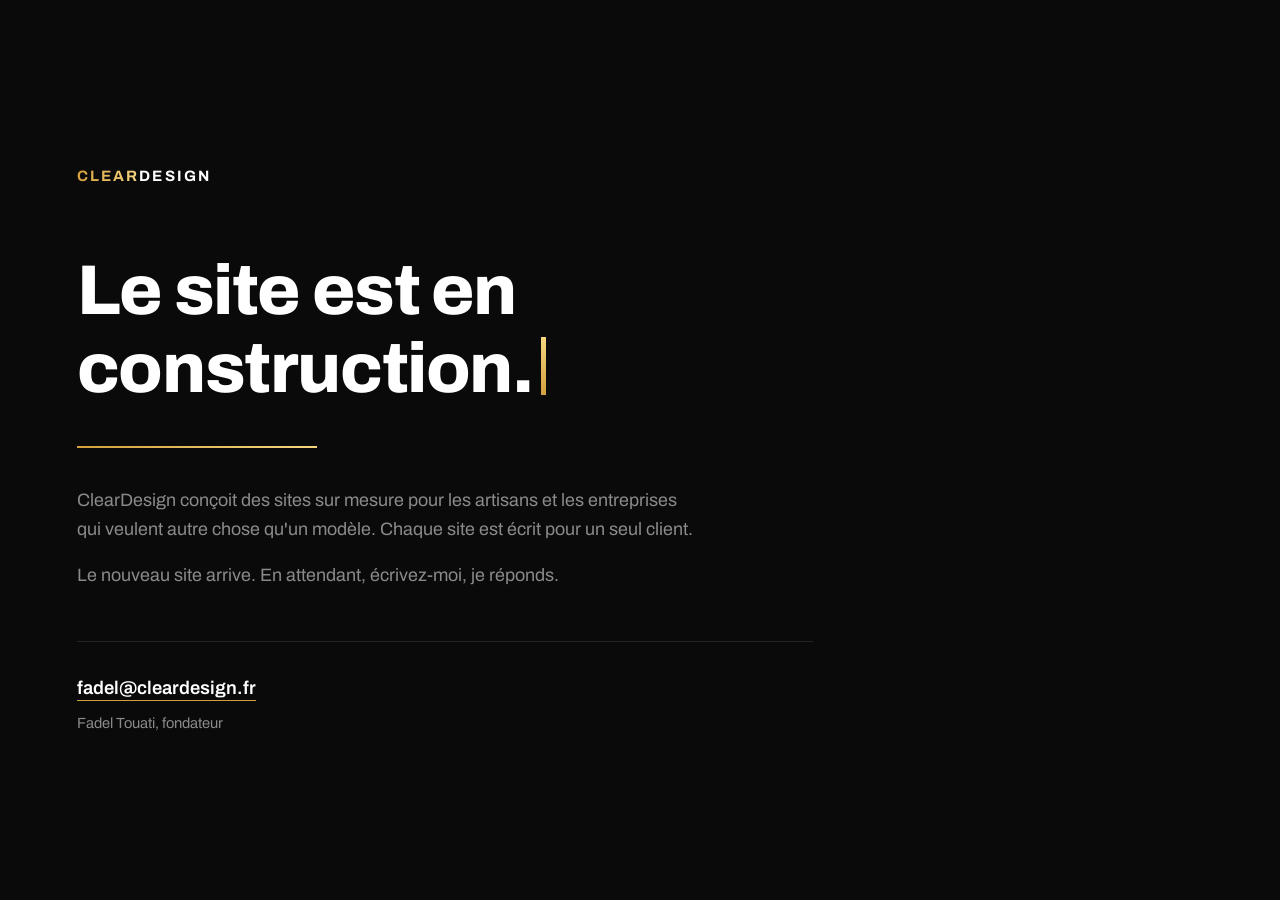
==== index.html @ c981c9bd "Page d'attente sur cleardesign.fr Le domaine porte desormais chaque lien de prospection : un artisan" ====
<!doctype html>
<html lang="fr">
<head>
<meta charset="utf-8">
<meta name="viewport" content="width=device-width,initial-scale=1">
<title>ClearDesign — le site est en construction</title>
<meta name="description" content="ClearDesign conçoit des sites sur mesure pour les artisans et les entreprises. Le nouveau site arrive.">
<!-- Page d'attente : elle ne doit pas etre indexee comme la page d'accueil de l'agence. -->
<meta name="robots" content="noindex,follow">
<link rel="preconnect" href="https://fonts.googleapis.com">
<link rel="preconnect" href="https://fonts.gstatic.com" crossorigin>
<link href="https://fonts.googleapis.com/css2?family=Archivo:wdth,wght@75..125,400..800&display=swap" rel="stylesheet">
<style>
/* ─────────────────────────────────────────────────────────────
   ClearDesign — page d'attente, 30/07/2026.
   Charte respectee a la lettre (05_DESIGN/DESIGN_SYSTEM/COLORS) :
   1 dominante (noir profond) + 1 accent (l'or, rare, jamais en aplat) + 3 neutres.
   Typographie : 1 police, titres a -0.02em / 1.1, corps a 1.6 sur 60-75 caracteres.
   Composition alignee a gauche : la charte interdit le texte centre sur toute une page.

   Trois mouvements, trois intentions nommees, aucun de plus :
     1. le trait d'or se TRACE      -> le chantier est en cours, on montre au lieu de dire
     2. le curseur CLIGNOTE          -> quelque chose s'ecrit encore
     3. le texte secondaire MONTE    -> entree, une seule fois
   Uniquement transform et opacity (loi transverse n°5). Le titre, element LCP,
   n'a AUCUNE animation d'opacite (LOI-016 : payee sur la demo Hodel).
   ───────────────────────────────────────────────────────────── */
:root{
  --noir:#0A0A0A;
  --or1:#D4A03C;
  --or2:#F5D680;
  --blanc:#FFFFFF;
  --gris:#8A8A8A;
  --ligne:#242424;
}
*{margin:0;padding:0;box-sizing:border-box}
html{-webkit-text-size-adjust:100%}
body{
  background:var(--noir);
  color:var(--blanc);
  font-family:'Archivo',-apple-system,BlinkMacSystemFont,'Segoe UI',Helvetica,Arial,sans-serif;
  line-height:1.6;
  -webkit-font-smoothing:antialiased;
  min-height:100vh;
  display:flex;
  align-items:center;
  padding:clamp(1.6rem,6vw,6rem);
  overflow-x:hidden;
}
.bloc{width:100%;max-width:46rem}

/* ── marque ──
   color et animation poses EXPLICITEMENT : .marque est un <p>, donc la regle
   generique p{color:var(--gris)} plus bas la teignait en gris. Corrige le 30/07
   apres controle du rendu (le mot « Design » sortait en #8A8A8A au lieu du blanc).
   Elle reste immobile : c'est l'identite, elle est la des la premiere image. */
.marque{
  color:var(--blanc);
  animation:none;
  max-width:none;
  font-size:.94rem;
  font-weight:700;
  letter-spacing:.14em;
  text-transform:uppercase;
  margin-bottom:clamp(2.4rem,7vw,4rem);
}
.marque .clair{
  background:linear-gradient(100deg,var(--or1),var(--or2));
  -webkit-background-clip:text;
  background-clip:text;
  -webkit-text-fill-color:transparent;
  color:var(--or2);
}

/* ── titre : element LCP, peint immediatement, jamais d'opacite animee ── */
h1{
  font-size:clamp(2.1rem,7.2vw,4.4rem);
  font-weight:800;
  line-height:1.1;
  letter-spacing:-.02em;
  max-width:14ch;
}
h1 .curseur{
  display:inline-block;
  width:.07em;
  height:.82em;
  margin-left:.12em;
  vertical-align:-.04em;
  background:linear-gradient(180deg,var(--or2),var(--or1));
  animation:clignote 1.15s steps(1,end) infinite;
}
@keyframes clignote{0%,45%{opacity:1}46%,100%{opacity:0}}

/* ── le trait qui se trace : le geste du chantier ── */
.trait{
  height:2px;
  width:min(15rem,60%);
  margin:clamp(1.7rem,4vw,2.4rem) 0 clamp(1.7rem,4vw,2.4rem);
  background:linear-gradient(90deg,var(--or1),var(--or2));
  transform-origin:left center;
  animation:trace 1.15s cubic-bezier(.22,.61,.36,1) both;
}
@keyframes trace{from{transform:scaleX(0)}to{transform:scaleX(1)}}

/* ── texte : 1.6 d'interligne, 60-75 caracteres ── */
p{
  color:var(--gris);
  font-size:clamp(1rem,2.3vw,1.12rem);
  max-width:62ch;
  animation:monte .85s cubic-bezier(.22,.61,.36,1) both;
  animation-delay:.5s;
}
p + p{margin-top:1.1rem;animation-delay:.62s}
@keyframes monte{from{opacity:0;transform:translateY(12px)}to{opacity:1;transform:translateY(0)}}

/* ── contact ── */
.contact{
  margin-top:clamp(2.2rem,6vw,3.2rem);
  padding-top:clamp(1.4rem,4vw,2rem);
  border-top:1px solid var(--ligne);
  animation:monte .85s cubic-bezier(.22,.61,.36,1) both;
  animation-delay:.74s;
}
.contact a{
  color:var(--blanc);
  text-decoration:none;
  font-weight:600;
  font-size:clamp(1rem,2.4vw,1.15rem);
  border-bottom:1px solid var(--or1);
  padding-bottom:2px;
  transition:color .25s;
}
.contact a:hover,.contact a:focus-visible{color:var(--or2)}
.contact span{display:block;color:var(--gris);font-size:.92rem;margin-top:.55rem}

/* ── accessibilite : on coupe tout mouvement si la machine le demande ── */
@media (prefers-reduced-motion:reduce){
  .trait,p,.contact,h1 .curseur{animation:none}
  .trait{transform:scaleX(1)}
  p,.contact{opacity:1;transform:none}
}
</style>
</head>
<body>
  <main class="bloc">
    <p class="marque"><span class="clair">Clear</span>Design</p>

    <h1>Le site est en construction.<span class="curseur" aria-hidden="true"></span></h1>

    <div class="trait" aria-hidden="true"></div>

    <p>ClearDesign conçoit des sites sur mesure pour les artisans et les entreprises
    qui veulent autre chose qu'un modèle. Chaque site est écrit pour un seul client.</p>

    <p>Le nouveau site arrive. En attendant, écrivez-moi, je réponds.</p>

    <div class="contact">
      <a href="mailto:fadel@cleardesign.fr">fadel@cleardesign.fr</a>
      <span>Fadel Touati, fondateur</span>
    </div>
  </main>
</body>
</html>
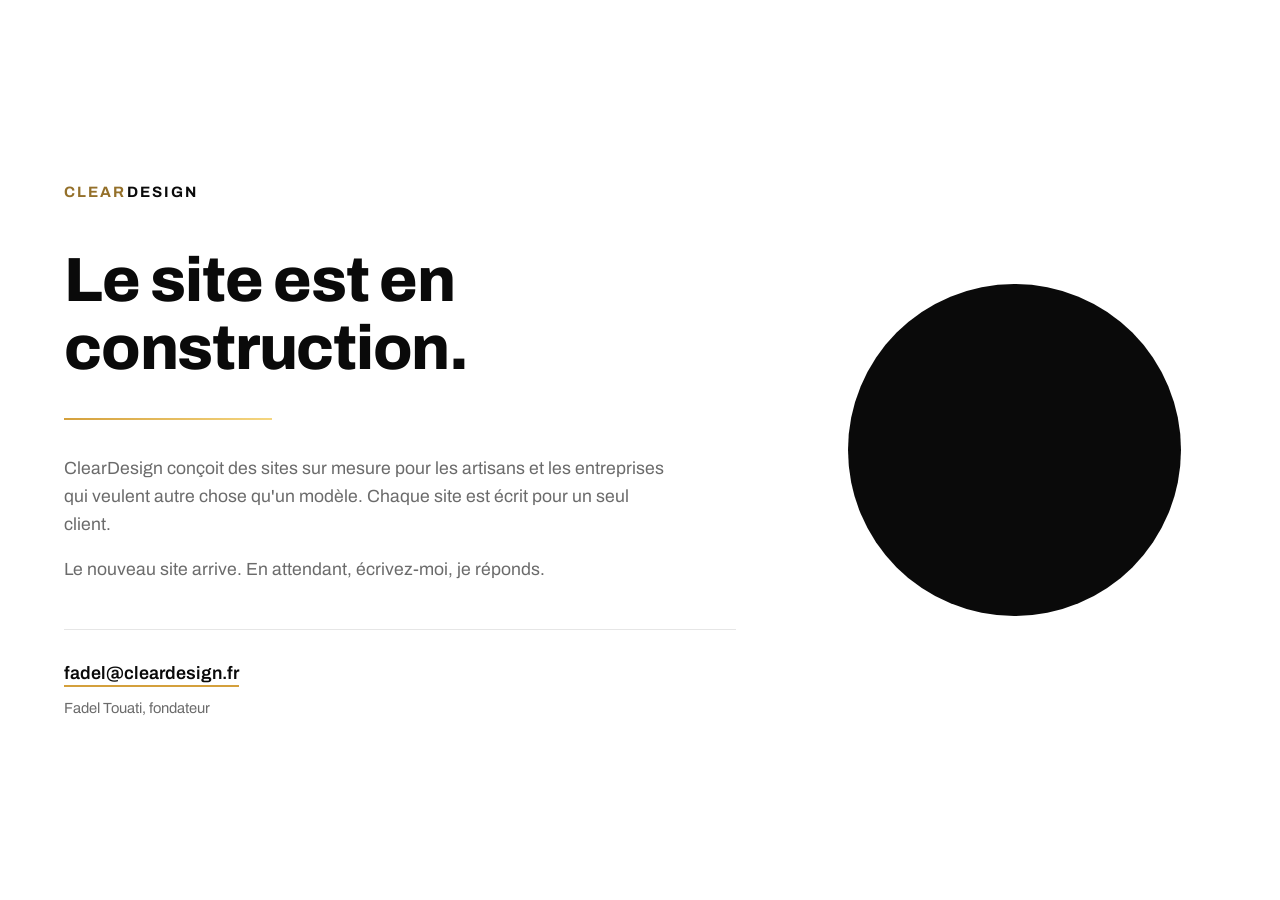
==== commit 12dd7da0: "Page d'attente : nouvelle hierarchie blanc / dore / noir, avec le monogramme en rotation Decision de" ====
--- a/index.html
+++ b/index.html
@@ -12,152 +12,224 @@
 <link href="https://fonts.googleapis.com/css2?family=Archivo:wdth,wght@75..125,400..800&display=swap" rel="stylesheet">
 <style>
 /* ─────────────────────────────────────────────────────────────
-   ClearDesign — page d'attente, 30/07/2026.
-   Charte respectee a la lettre (05_DESIGN/DESIGN_SYSTEM/COLORS) :
-   1 dominante (noir profond) + 1 accent (l'or, rare, jamais en aplat) + 3 neutres.
-   Typographie : 1 police, titres a -0.02em / 1.1, corps a 1.6 sur 60-75 caracteres.
+   ClearDesign — page d'attente. 30/07/2026, apres la decision de Fadel :
+   BLANC primaire · DORE secondaire · NOIR tertiaire.
+
+   La hierarchie se lit dans la composition, pas seulement dans les valeurs :
+   la page est blanche (primaire), l'or n'apparait que sur la marque et le
+   monogramme (secondaire), le noir ne sert qu'a une seule surface, le disque
+   qui porte le monogramme (tertiaire).
+
+   Contrastes MESURES sur fond blanc, pas supposes (charte : 4,5:1 minimum) :
+     noir #0A0A0A ........ 19,80:1   titre
+     gris #6B6B6B ......... 5,33:1   corps
+     or profond #94702A ... 4,56:1   le seul or lisible en texte
+     or de marque #D4A03C . 2,36:1   INSUFFISANT en texte -> decoratif uniquement
+
    Composition alignee a gauche : la charte interdit le texte centre sur toute une page.
 
-   Trois mouvements, trois intentions nommees, aucun de plus :
-     1. le trait d'or se TRACE      -> le chantier est en cours, on montre au lieu de dire
-     2. le curseur CLIGNOTE          -> quelque chose s'ecrit encore
-     3. le texte secondaire MONTE    -> entree, une seule fois
-   Uniquement transform et opacity (loi transverse n°5). Le titre, element LCP,
-   n'a AUCUNE animation d'opacite (LOI-016 : payee sur la demo Hodel).
+   Mouvements, chacun avec son intention, aucun de plus :
+     1. le monogramme TOURNE      -> la marque est vivante, presente (rendu 3D maison)
+     2. le trait d'or se TRACE    -> le chantier est en cours, on montre au lieu de dire
+     3. le texte MONTE            -> entree, une seule fois
+   Pas de curseur clignotant en plus : il dirait la meme chose que le trait, et
+   deux mecanismes pour une meme sensation, le second dilue (LOI-009).
+   Le titre, element LCP, n'a aucune animation d'opacite (LOI-016).
    ───────────────────────────────────────────────────────────── */
 :root{
-  --noir:#0A0A0A;
-  --or1:#D4A03C;
-  --or2:#F5D680;
-  --blanc:#FFFFFF;
-  --gris:#8A8A8A;
-  --ligne:#242424;
+  --blanc:#FFFFFF;        /* primaire */
+  --or:#D4A03C;           /* secondaire */
+  --or-clair:#F5D680;
+  --or-texte:#94702A;     /* le seul or lisible sur blanc */
+  --noir:#0A0A0A;         /* tertiaire */
+  --gris:#6B6B6B;
+  --ligne:#E6E6E6;
 }
 *{margin:0;padding:0;box-sizing:border-box}
 html{-webkit-text-size-adjust:100%}
 body{
-  background:var(--noir);
-  color:var(--blanc);
+  background:var(--blanc);
+  color:var(--noir);
   font-family:'Archivo',-apple-system,BlinkMacSystemFont,'Segoe UI',Helvetica,Arial,sans-serif;
   line-height:1.6;
   -webkit-font-smoothing:antialiased;
   min-height:100vh;
   display:flex;
   align-items:center;
-  padding:clamp(1.6rem,6vw,6rem);
+  padding:clamp(1.6rem,5vw,5rem);
   overflow-x:hidden;
 }
-.bloc{width:100%;max-width:46rem}
-
-/* ── marque ──
-   color et animation poses EXPLICITEMENT : .marque est un <p>, donc la regle
-   generique p{color:var(--gris)} plus bas la teignait en gris. Corrige le 30/07
-   apres controle du rendu (le mot « Design » sortait en #8A8A8A au lieu du blanc).
-   Elle reste immobile : c'est l'identite, elle est la des la premiere image. */
+.page{
+  width:100%;
+  max-width:72rem;
+  margin:0 auto;
+  display:grid;
+  gap:clamp(2.4rem,6vw,5rem);
+  grid-template-columns:1fr;
+  align-items:center;
+}
+@media(min-width:900px){
+  .page{grid-template-columns:1.25fr .75fr}
+}
+
+/* ── le monogramme : seule surface noire de la page (tertiaire) ── */
+.marque-3d{
+  position:relative;
+  width:min(19rem,64vw);
+  aspect-ratio:1;
+  border-radius:50%;
+  overflow:hidden;
+  background:var(--noir);
+  justify-self:start;
+  order:-1;
+}
+@media(min-width:900px){.marque-3d{order:0;justify-self:center;width:min(21rem,26vw)}}
+.marque-3d video{
+  width:100%;height:100%;
+  object-fit:cover;
+  display:block;
+  transform:scale(1.02);   /* mange le liseré du rendu, sans recadrer le sujet */
+}
+/* repli si la video ne demarre pas (economie de donnees, navigateur ancien) :
+   le disque noir reste, avec le monogramme en toutes lettres. */
+.marque-3d .repli{
+  position:absolute;inset:0;
+  display:grid;place-items:center;
+  color:var(--or);
+  font-size:3.2rem;font-weight:800;letter-spacing:.02em;
+  z-index:-1;
+}
+
+/* ── texte ── */
 .marque{
-  color:var(--blanc);
+  color:var(--noir);
   animation:none;
   max-width:none;
   font-size:.94rem;
   font-weight:700;
   letter-spacing:.14em;
   text-transform:uppercase;
-  margin-bottom:clamp(2.4rem,7vw,4rem);
-}
-.marque .clair{
-  background:linear-gradient(100deg,var(--or1),var(--or2));
-  -webkit-background-clip:text;
-  background-clip:text;
-  -webkit-text-fill-color:transparent;
-  color:var(--or2);
-}
-
-/* ── titre : element LCP, peint immediatement, jamais d'opacite animee ── */
+  margin-bottom:clamp(1.8rem,5vw,2.6rem);
+}
+.marque .clair{color:var(--or-texte)}
+
+/* titre : element LCP, peint immediatement, jamais d'opacite animee */
 h1{
-  font-size:clamp(2.1rem,7.2vw,4.4rem);
+  font-size:clamp(2rem,6vw,3.9rem);
   font-weight:800;
   line-height:1.1;
   letter-spacing:-.02em;
-  max-width:14ch;
-}
-h1 .curseur{
-  display:inline-block;
-  width:.07em;
-  height:.82em;
-  margin-left:.12em;
-  vertical-align:-.04em;
-  background:linear-gradient(180deg,var(--or2),var(--or1));
-  animation:clignote 1.15s steps(1,end) infinite;
-}
-@keyframes clignote{0%,45%{opacity:1}46%,100%{opacity:0}}
-
-/* ── le trait qui se trace : le geste du chantier ── */
+  max-width:15ch;
+}
+
+/* le trait qui se trace : le geste du chantier */
 .trait{
   height:2px;
-  width:min(15rem,60%);
-  margin:clamp(1.7rem,4vw,2.4rem) 0 clamp(1.7rem,4vw,2.4rem);
-  background:linear-gradient(90deg,var(--or1),var(--or2));
+  width:min(13rem,55%);
+  margin:clamp(1.5rem,3.5vw,2.2rem) 0;
+  background:linear-gradient(90deg,var(--or),var(--or-clair));
   transform-origin:left center;
   animation:trace 1.15s cubic-bezier(.22,.61,.36,1) both;
 }
 @keyframes trace{from{transform:scaleX(0)}to{transform:scaleX(1)}}
 
-/* ── texte : 1.6 d'interligne, 60-75 caracteres ── */
 p{
   color:var(--gris);
-  font-size:clamp(1rem,2.3vw,1.12rem);
-  max-width:62ch;
+  font-size:clamp(1rem,2.2vw,1.1rem);
+  max-width:60ch;
   animation:monte .85s cubic-bezier(.22,.61,.36,1) both;
-  animation-delay:.5s;
-}
-p + p{margin-top:1.1rem;animation-delay:.62s}
+  animation-delay:.42s;
+}
+p + p{margin-top:1.05rem;animation-delay:.54s}
 @keyframes monte{from{opacity:0;transform:translateY(12px)}to{opacity:1;transform:translateY(0)}}
 
-/* ── contact ── */
 .contact{
-  margin-top:clamp(2.2rem,6vw,3.2rem);
-  padding-top:clamp(1.4rem,4vw,2rem);
+  margin-top:clamp(2rem,5vw,2.8rem);
+  padding-top:clamp(1.3rem,3.5vw,1.8rem);
   border-top:1px solid var(--ligne);
   animation:monte .85s cubic-bezier(.22,.61,.36,1) both;
-  animation-delay:.74s;
+  animation-delay:.66s;
 }
 .contact a{
-  color:var(--blanc);
+  color:var(--noir);
   text-decoration:none;
   font-weight:600;
-  font-size:clamp(1rem,2.4vw,1.15rem);
-  border-bottom:1px solid var(--or1);
+  font-size:clamp(1rem,2.3vw,1.12rem);
+  border-bottom:2px solid var(--or);
   padding-bottom:2px;
-  transition:color .25s;
-}
-.contact a:hover,.contact a:focus-visible{color:var(--or2)}
+  transition:color .25s,border-color .25s;
+}
+.contact a:hover,.contact a:focus-visible{color:var(--or-texte);border-color:var(--or-texte)}
 .contact span{display:block;color:var(--gris);font-size:.92rem;margin-top:.55rem}
 
-/* ── accessibilite : on coupe tout mouvement si la machine le demande ── */
+/* accessibilite : on coupe tout mouvement si la machine le demande, video comprise */
 @media (prefers-reduced-motion:reduce){
-  .trait,p,.contact,h1 .curseur{animation:none}
+  .trait,p,.contact{animation:none}
   .trait{transform:scaleX(1)}
   p,.contact{opacity:1;transform:none}
 }
 </style>
 </head>
 <body>
-  <main class="bloc">
-    <p class="marque"><span class="clair">Clear</span>Design</p>
-
-    <h1>Le site est en construction.<span class="curseur" aria-hidden="true"></span></h1>
-
-    <div class="trait" aria-hidden="true"></div>
-
-    <p>ClearDesign conçoit des sites sur mesure pour les artisans et les entreprises
-    qui veulent autre chose qu'un modèle. Chaque site est écrit pour un seul client.</p>
-
-    <p>Le nouveau site arrive. En attendant, écrivez-moi, je réponds.</p>
-
-    <div class="contact">
-      <a href="mailto:fadel@cleardesign.fr">fadel@cleardesign.fr</a>
-      <span>Fadel Touati, fondateur</span>
+  <div class="page">
+    <main class="bloc">
+      <p class="marque"><span class="clair">Clear</span>Design</p>
+
+      <h1>Le site est en construction.</h1>
+
+      <div class="trait" aria-hidden="true"></div>
+
+      <p>ClearDesign conçoit des sites sur mesure pour les artisans et les entreprises
+      qui veulent autre chose qu'un modèle. Chaque site est écrit pour un seul client.</p>
+
+      <p>Le nouveau site arrive. En attendant, écrivez-moi, je réponds.</p>
+
+      <div class="contact">
+        <a href="mailto:fadel@cleardesign.fr">fadel@cleardesign.fr</a>
+        <span>Fadel Touati, fondateur</span>
+      </div>
+    </main>
+
+    <div class="marque-3d">
+      <span class="repli" aria-hidden="true">CD</span>
+      <video src="media/cd.mp4" autoplay muted loop playsinline
+             preload="auto" aria-label="Monogramme ClearDesign en rotation"></video>
     </div>
-  </main>
+  </div>
+
+<script>
+/* Deux choses :
+   1. Si la machine demande moins d'animation, on fige : le disque et le monogramme
+      restent, le mouvement disparait.
+   2. Sinon on demande explicitement la lecture. L'attribut autoplay seul ne suffit
+      pas toujours : constate le 30/07, la video restait en pause alors que play()
+      appele a la main etait accepte. On relance donc a chaque etape ou la video
+      devient exploitable, et on abandonne proprement si le navigateur refuse. */
+(function(){
+  var v = document.querySelector('.marque-3d video');
+  if (!v) return;
+
+  var moinsDeMouvement = window.matchMedia &&
+        window.matchMedia('(prefers-reduced-motion: reduce)').matches;
+  if (moinsDeMouvement) {
+    v.removeAttribute('autoplay');
+    v.loop = false;
+    v.pause();
+    return;
+  }
+
+  function lancer(){
+    var p = v.play();
+    if (p && p.catch) p.catch(function(){ /* refus du navigateur : le disque reste */ });
+  }
+  lancer();
+  v.addEventListener('loadeddata', lancer);
+  v.addEventListener('canplay', lancer);
+  /* revenir sur l'onglet relance la rotation */
+  document.addEventListener('visibilitychange', function(){
+    if (!document.hidden && v.paused) lancer();
+  });
+})();
+</script>
 </body>
 </html>
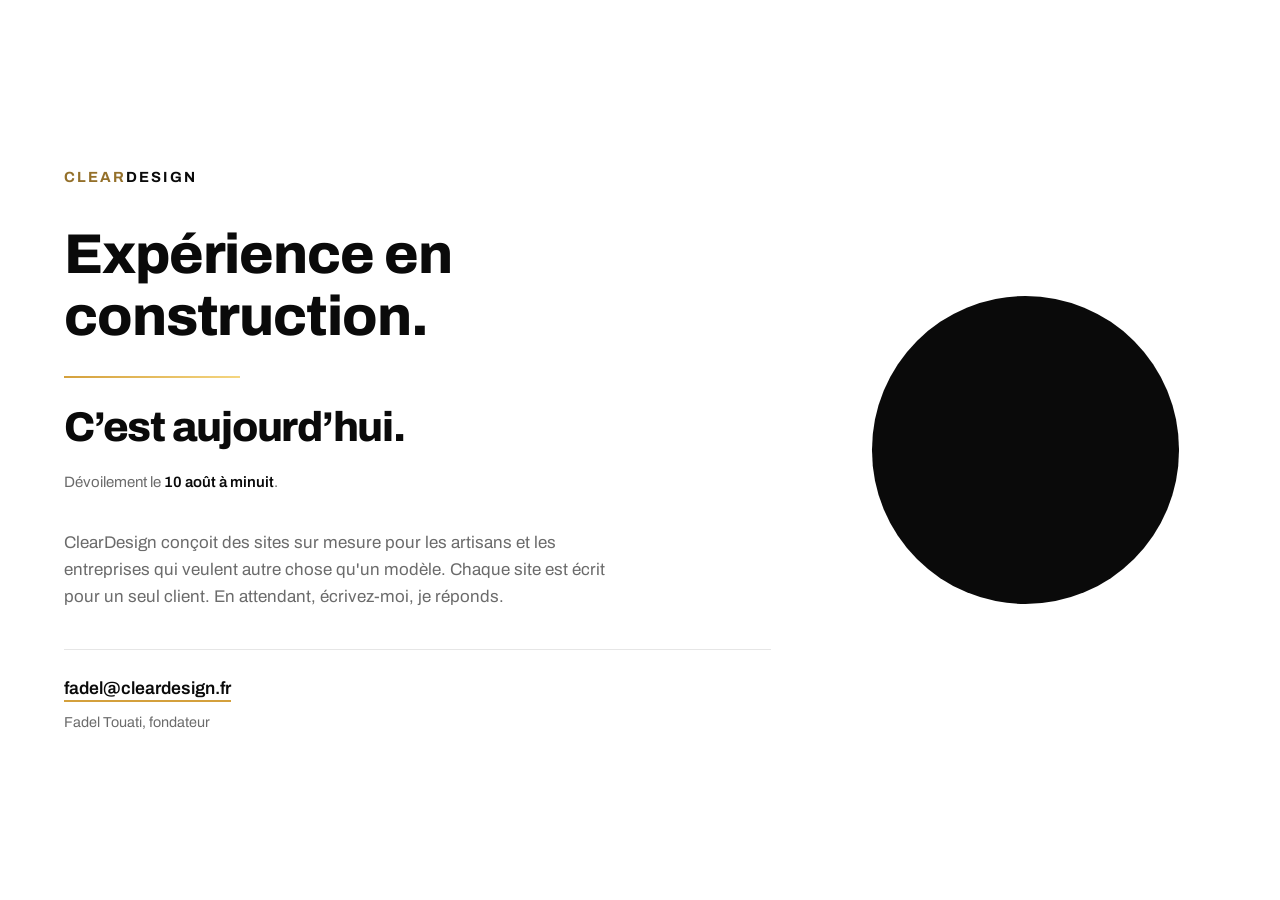
==== commit c2575af0: "Experience en construction : compte a rebours jusqu au 10 aout a minuit Un compte a rebours retient " ====
--- a/index.html
+++ b/index.html
@@ -3,8 +3,8 @@
 <head>
 <meta charset="utf-8">
 <meta name="viewport" content="width=device-width,initial-scale=1">
-<title>ClearDesign — le site est en construction</title>
-<meta name="description" content="ClearDesign conçoit des sites sur mesure pour les artisans et les entreprises. Le nouveau site arrive.">
+<title>ClearDesign — expérience en construction</title>
+<meta name="description" content="ClearDesign conçoit des sites sur mesure pour les artisans et les entreprises. Dévoilement le 10 août 2026.">
 <!-- Page d'attente : elle ne doit pas etre indexee comme la page d'accueil de l'agence. -->
 <meta name="robots" content="noindex,follow">
 <link rel="preconnect" href="https://fonts.googleapis.com">
@@ -12,28 +12,28 @@
 <link href="https://fonts.googleapis.com/css2?family=Archivo:wdth,wght@75..125,400..800&display=swap" rel="stylesheet">
 <style>
 /* ─────────────────────────────────────────────────────────────
-   ClearDesign — page d'attente. 30/07/2026, apres la decision de Fadel :
-   BLANC primaire · DORE secondaire · NOIR tertiaire.
-
-   La hierarchie se lit dans la composition, pas seulement dans les valeurs :
-   la page est blanche (primaire), l'or n'apparait que sur la marque et le
-   monogramme (secondaire), le noir ne sert qu'a une seule surface, le disque
-   qui porte le monogramme (tertiaire).
-
-   Contrastes MESURES sur fond blanc, pas supposes (charte : 4,5:1 minimum) :
-     noir #0A0A0A ........ 19,80:1   titre
+   ClearDesign — page d'attente, 30/07/2026.
+   Hierarchie fixee par Fadel ce soir-la : BLANC primaire, DORE secondaire,
+   NOIR tertiaire. Document d'autorite : 05_DESIGN/DESIGN_SYSTEM/COLORS/README.md
+
+   La hierarchie se lit dans la composition, pas seulement dans les valeurs : la page
+   est blanche, l'or ne porte que la marque et le monogramme, le noir ne sert qu'a une
+   seule surface, le disque qui porte le monogramme.
+
+   Contrastes MESURES sur blanc, pas supposes (seuil charte : 4,5:1) :
+     noir #0A0A0A ........ 19,80:1   titre, chiffres du compte a rebours
      gris #6B6B6B ......... 5,33:1   corps
      or profond #94702A ... 4,56:1   le seul or lisible en texte
      or de marque #D4A03C . 2,36:1   INSUFFISANT en texte -> decoratif uniquement
+   D'ou la regle : l'or de marque ne porte jamais un mot a lire. Il trace, il souligne.
 
    Composition alignee a gauche : la charte interdit le texte centre sur toute une page.
 
    Mouvements, chacun avec son intention, aucun de plus :
-     1. le monogramme TOURNE      -> la marque est vivante, presente (rendu 3D maison)
-     2. le trait d'or se TRACE    -> le chantier est en cours, on montre au lieu de dire
-     3. le texte MONTE            -> entree, une seule fois
-   Pas de curseur clignotant en plus : il dirait la meme chose que le trait, et
-   deux mecanismes pour une meme sensation, le second dilue (LOI-009).
+     1. le monogramme TOURNE       -> la marque est vivante (rendu 3D maison)
+     2. le compte a rebours DESCEND -> c'est lui qui tient l'attention
+     3. le trait d'or se TRACE      -> le chantier est en cours
+     4. le texte MONTE              -> entree, une seule fois
    Le titre, element LCP, n'a aucune animation d'opacite (LOI-016).
    ───────────────────────────────────────────────────────────── */
 :root{
@@ -60,129 +60,132 @@
   overflow-x:hidden;
 }
 .page{
-  width:100%;
-  max-width:72rem;
-  margin:0 auto;
-  display:grid;
-  gap:clamp(2.4rem,6vw,5rem);
-  grid-template-columns:1fr;
-  align-items:center;
-}
-@media(min-width:900px){
-  .page{grid-template-columns:1.25fr .75fr}
-}
-
-/* ── le monogramme : seule surface noire de la page (tertiaire) ── */
+  width:100%;max-width:72rem;margin:0 auto;
+  display:grid;gap:clamp(2.2rem,5vw,4.5rem);
+  grid-template-columns:1fr;align-items:center;
+}
+@media(min-width:900px){.page{grid-template-columns:1.3fr .7fr}}
+
+/* ── monogramme : seule surface noire de la page (tertiaire) ── */
 .marque-3d{
-  position:relative;
-  width:min(19rem,64vw);
-  aspect-ratio:1;
-  border-radius:50%;
-  overflow:hidden;
-  background:var(--noir);
-  justify-self:start;
-  order:-1;
-}
-@media(min-width:900px){.marque-3d{order:0;justify-self:center;width:min(21rem,26vw)}}
-.marque-3d video{
-  width:100%;height:100%;
-  object-fit:cover;
-  display:block;
-  transform:scale(1.02);   /* mange le liseré du rendu, sans recadrer le sujet */
-}
-/* repli si la video ne demarre pas (economie de donnees, navigateur ancien) :
-   le disque noir reste, avec le monogramme en toutes lettres. */
+  position:relative;width:min(17rem,58vw);aspect-ratio:1;
+  border-radius:50%;overflow:hidden;background:var(--noir);
+  justify-self:start;order:-1;
+}
+@media(min-width:900px){.marque-3d{order:0;justify-self:center;width:min(20rem,24vw)}}
+.marque-3d video{width:100%;height:100%;object-fit:cover;display:block;transform:scale(1.02)}
 .marque-3d .repli{
-  position:absolute;inset:0;
-  display:grid;place-items:center;
-  color:var(--or);
-  font-size:3.2rem;font-weight:800;letter-spacing:.02em;
-  z-index:-1;
-}
-
-/* ── texte ── */
+  position:absolute;inset:0;display:grid;place-items:center;
+  color:var(--or);font-size:3.2rem;font-weight:800;z-index:-1;
+}
+
+/* ── marque ── */
 .marque{
-  color:var(--noir);
-  animation:none;
-  max-width:none;
-  font-size:.94rem;
-  font-weight:700;
-  letter-spacing:.14em;
-  text-transform:uppercase;
-  margin-bottom:clamp(1.8rem,5vw,2.6rem);
+  color:var(--noir);animation:none;max-width:none;
+  font-size:.92rem;font-weight:700;letter-spacing:.14em;text-transform:uppercase;
+  margin-bottom:clamp(1.5rem,4vw,2.2rem);
 }
 .marque .clair{color:var(--or-texte)}
 
-/* titre : element LCP, peint immediatement, jamais d'opacite animee */
+/* ── titre : element LCP, peint immediatement ── */
 h1{
-  font-size:clamp(2rem,6vw,3.9rem);
-  font-weight:800;
-  line-height:1.1;
-  letter-spacing:-.02em;
-  max-width:15ch;
-}
-
-/* le trait qui se trace : le geste du chantier */
+  font-size:clamp(1.9rem,5.6vw,3.5rem);
+  font-weight:800;line-height:1.1;letter-spacing:-.02em;max-width:15ch;
+}
+
 .trait{
-  height:2px;
-  width:min(13rem,55%);
-  margin:clamp(1.5rem,3.5vw,2.2rem) 0;
+  height:2px;width:min(11rem,48%);
+  margin:clamp(1.3rem,3vw,1.8rem) 0;
   background:linear-gradient(90deg,var(--or),var(--or-clair));
   transform-origin:left center;
   animation:trace 1.15s cubic-bezier(.22,.61,.36,1) both;
 }
 @keyframes trace{from{transform:scaleX(0)}to{transform:scaleX(1)}}
 
-p{
+/* ── compte a rebours : c'est lui qui retient ── */
+.rebours{
+  display:flex;gap:clamp(1rem,3.4vw,2.1rem);flex-wrap:wrap;
+  animation:monte .85s cubic-bezier(.22,.61,.36,1) both;animation-delay:.34s;
+}
+.case{min-width:3.4rem}
+.case b{
+  display:block;
+  font-size:clamp(2.1rem,6.4vw,3.4rem);
+  font-weight:800;line-height:1;letter-spacing:-.03em;
+  font-variant-numeric:tabular-nums;
+  font-feature-settings:"tnum" 1;
+  color:var(--noir);
+}
+.case span{
+  display:block;margin-top:.4rem;
+  font-size:.7rem;font-weight:700;letter-spacing:.16em;text-transform:uppercase;
+  color:var(--or-texte);
+}
+.echeance{
+  margin-top:clamp(.9rem,2.4vw,1.3rem);
+  font-size:.94rem;color:var(--gris);
+  animation:monte .85s cubic-bezier(.22,.61,.36,1) both;animation-delay:.44s;
+}
+.echeance strong{color:var(--noir);font-weight:600}
+
+p.texte{
   color:var(--gris);
-  font-size:clamp(1rem,2.2vw,1.1rem);
-  max-width:60ch;
-  animation:monte .85s cubic-bezier(.22,.61,.36,1) both;
-  animation-delay:.42s;
-}
-p + p{margin-top:1.05rem;animation-delay:.54s}
+  font-size:clamp(.98rem,2.1vw,1.06rem);max-width:58ch;
+  margin-top:clamp(1.6rem,4vw,2.2rem);
+  animation:monte .85s cubic-bezier(.22,.61,.36,1) both;animation-delay:.54s;
+}
 @keyframes monte{from{opacity:0;transform:translateY(12px)}to{opacity:1;transform:translateY(0)}}
 
 .contact{
-  margin-top:clamp(2rem,5vw,2.8rem);
-  padding-top:clamp(1.3rem,3.5vw,1.8rem);
+  margin-top:clamp(1.8rem,4vw,2.4rem);
+  padding-top:clamp(1.2rem,3vw,1.6rem);
   border-top:1px solid var(--ligne);
-  animation:monte .85s cubic-bezier(.22,.61,.36,1) both;
-  animation-delay:.66s;
+  animation:monte .85s cubic-bezier(.22,.61,.36,1) both;animation-delay:.64s;
 }
 .contact a{
-  color:var(--noir);
-  text-decoration:none;
-  font-weight:600;
-  font-size:clamp(1rem,2.3vw,1.12rem);
-  border-bottom:2px solid var(--or);
-  padding-bottom:2px;
+  color:var(--noir);text-decoration:none;font-weight:600;
+  font-size:clamp(.98rem,2.2vw,1.1rem);
+  border-bottom:2px solid var(--or);padding-bottom:2px;
   transition:color .25s,border-color .25s;
 }
 .contact a:hover,.contact a:focus-visible{color:var(--or-texte);border-color:var(--or-texte)}
-.contact span{display:block;color:var(--gris);font-size:.92rem;margin-top:.55rem}
-
-/* accessibilite : on coupe tout mouvement si la machine le demande, video comprise */
+.contact span{display:block;color:var(--gris);font-size:.9rem;margin-top:.5rem}
+
+.sr{position:absolute;width:1px;height:1px;overflow:hidden;clip:rect(0 0 0 0);white-space:nowrap}
+
+/* accessibilite : on coupe les entrees si la machine le demande.
+   Le compte a rebours, lui, continue : c'est une information, pas une decoration. */
 @media (prefers-reduced-motion:reduce){
-  .trait,p,.contact{animation:none}
+  .trait,.rebours,.echeance,p.texte,.contact{animation:none}
   .trait{transform:scaleX(1)}
-  p,.contact{opacity:1;transform:none}
+  .rebours,.echeance,p.texte,.contact{opacity:1;transform:none}
 }
 </style>
 </head>
 <body>
   <div class="page">
-    <main class="bloc">
+    <main>
       <p class="marque"><span class="clair">Clear</span>Design</p>
 
-      <h1>Le site est en construction.</h1>
+      <h1>Expérience en construction.</h1>
 
       <div class="trait" aria-hidden="true"></div>
 
-      <p>ClearDesign conçoit des sites sur mesure pour les artisans et les entreprises
-      qui veulent autre chose qu'un modèle. Chaque site est écrit pour un seul client.</p>
-
-      <p>Le nouveau site arrive. En attendant, écrivez-moi, je réponds.</p>
+      <!-- Les chiffres changent chaque seconde : on les masque aux lecteurs d'ecran,
+           qui liraient la seconde en boucle. Le texte equivalent est juste dessous. -->
+      <div class="rebours" id="rebours" aria-hidden="true">
+        <div class="case"><b id="j">--</b><span>jours</span></div>
+        <div class="case"><b id="h">--</b><span>heures</span></div>
+        <div class="case"><b id="m">--</b><span>minutes</span></div>
+        <div class="case"><b id="s">--</b><span>secondes</span></div>
+      </div>
+      <p class="sr">Dévoilement le 10 août 2026 à minuit, heure de Paris.</p>
+
+      <p class="echeance">Dévoilement le <strong>10 août à minuit</strong>.</p>
+
+      <p class="texte">ClearDesign conçoit des sites sur mesure pour les artisans et les
+      entreprises qui veulent autre chose qu'un modèle. Chaque site est écrit pour un seul
+      client. En attendant, écrivez-moi, je réponds.</p>
 
       <div class="contact">
         <a href="mailto:fadel@cleardesign.fr">fadel@cleardesign.fr</a>
@@ -198,34 +201,54 @@
   </div>
 
 <script>
-/* Deux choses :
-   1. Si la machine demande moins d'animation, on fige : le disque et le monogramme
-      restent, le mouvement disparait.
-   2. Sinon on demande explicitement la lecture. L'attribut autoplay seul ne suffit
-      pas toujours : constate le 30/07, la video restait en pause alors que play()
-      appele a la main etait accepte. On relance donc a chaque etape ou la video
-      devient exploitable, et on abandonne proprement si le navigateur refuse. */
+/* ── Compte a rebours ───────────────────────────────────────────
+   Cible : 10 aout 2026 a 00h00, heure de Paris (UTC+2 en ete).
+   On part d'un instant UTC fixe, pas d'une date locale : le decompte est donc
+   le meme pour un visiteur a Paris, a Montreal ou a Tokyo. */
+(function(){
+  var CIBLE = Date.UTC(2026, 7, 9, 22, 0, 0);   // mois 7 = aout
+  var j=document.getElementById('j'), h=document.getElementById('h'),
+      m=document.getElementById('m'), s=document.getElementById('s'),
+      boite=document.getElementById('rebours');
+  if(!j) return;
+  function deux(n){ return n<10 ? '0'+n : ''+n; }
+  function battre(){
+    var reste = CIBLE - Date.now();
+    if (reste <= 0) {
+      boite.innerHTML = '<div class="case" style="min-width:0">' +
+        '<b style="font-size:clamp(1.6rem,4.6vw,2.6rem)">C’est aujourd’hui.</b></div>';
+      return true;
+    }
+    var sec = Math.floor(reste/1000);
+    j.textContent = Math.floor(sec/86400);
+    h.textContent = deux(Math.floor(sec/3600) % 24);
+    m.textContent = deux(Math.floor(sec/60) % 60);
+    s.textContent = deux(sec % 60);
+    return false;
+  }
+  if (!battre()) {
+    var t = setInterval(function(){ if (battre()) clearInterval(t); }, 1000);
+  }
+})();
+
+/* ── Rotation du monogramme ─────────────────────────────────────
+   L'attribut autoplay seul ne suffit pas toujours : constate le 30/07, la video
+   restait en pause alors que play() appele a la main etait accepte. On demande
+   donc la lecture explicitement, on relance quand elle devient exploitable et au
+   retour sur l'onglet, et on abandonne proprement si le navigateur refuse. */
 (function(){
   var v = document.querySelector('.marque-3d video');
   if (!v) return;
-
-  var moinsDeMouvement = window.matchMedia &&
-        window.matchMedia('(prefers-reduced-motion: reduce)').matches;
-  if (moinsDeMouvement) {
-    v.removeAttribute('autoplay');
-    v.loop = false;
-    v.pause();
-    return;
-  }
-
+  if (window.matchMedia && window.matchMedia('(prefers-reduced-motion: reduce)').matches) {
+    v.removeAttribute('autoplay'); v.loop = false; v.pause(); return;
+  }
   function lancer(){
     var p = v.play();
-    if (p && p.catch) p.catch(function(){ /* refus du navigateur : le disque reste */ });
+    if (p && p.catch) p.catch(function(){ /* refus : le disque noir reste */ });
   }
   lancer();
   v.addEventListener('loadeddata', lancer);
   v.addEventListener('canplay', lancer);
-  /* revenir sur l'onglet relance la rotation */
   document.addEventListener('visibilitychange', function(){
     if (!document.hidden && v.paused) lancer();
   });
